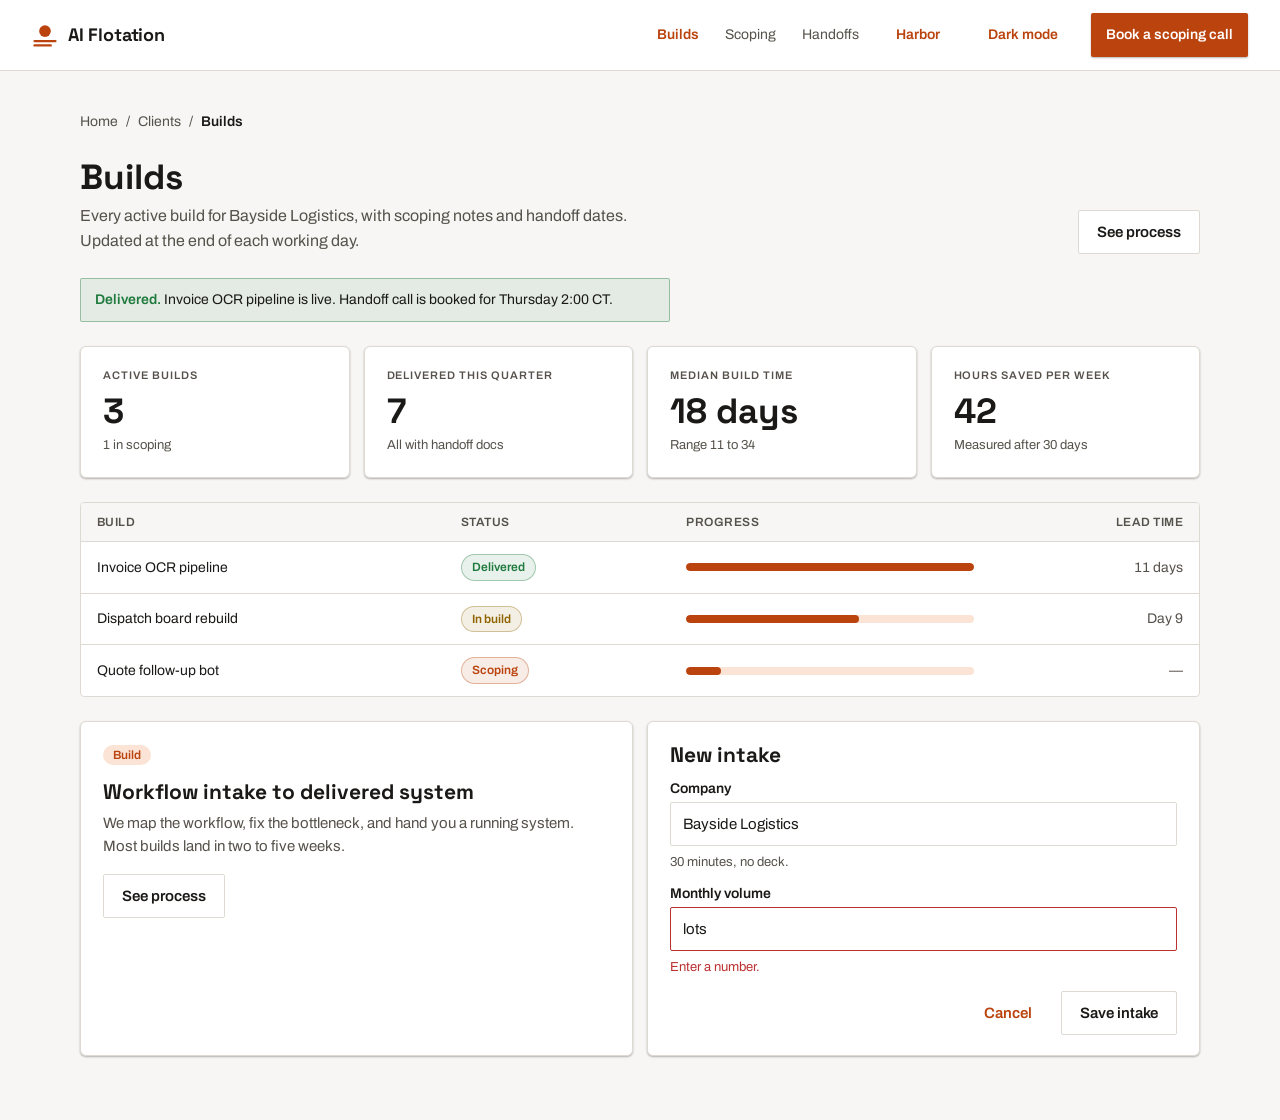
==== ui_kits/starter/index.html @ 891e6f9e "Unbundle the Claude Design export into the Colaberry-style layout Re-sync the AI Flotation design sy" ====
<!DOCTYPE html>
<html lang="en"><head>
<meta charset="utf-8">
<meta name="viewport" content="width=device-width,initial-scale=1">
<title>Builds — AI Flotation starter screen</title>
<link rel="icon" type="image/svg+xml" href="../../assets/ai-flotation-mark.svg">
<link rel="stylesheet" href="../../styles.css">
<style>
/* Starter screen — page chrome only. Everything visual comes from the tokens in styles.css; flip direction and mode from the nav and nothing here changes. */
.nav{display:flex;align-items:center;gap:16px;flex-wrap:wrap;padding:12px var(--page-padding);background:var(--bg-elevated);border-bottom:1px solid var(--line);position:sticky;top:0;z-index:10}
.lock{display:inline-flex;align-items:center;gap:10px;text-decoration:none;color:inherit;font-family:var(--font-heading);font-weight:var(--fw-heading);font-size:18px;letter-spacing:-0.01em}
.mark{width:26px;height:26px;background:var(--accent);-webkit-mask:url(../../assets/ai-flotation-mark.svg) center/contain no-repeat;mask:url(../../assets/ai-flotation-mark.svg) center/contain no-repeat;flex-shrink:0}
.links{display:flex;gap:18px;margin-left:auto;align-items:center;flex-wrap:wrap}
.links a{font-size:14px;color:var(--fg-muted);text-decoration:none;padding:12px 4px}
.links a.on{color:var(--accent);font-weight:600}
.links .b-btn{padding:8px 14px;font-size:14px}
.page{max-width:1120px;margin:0 auto;padding:clamp(20px,4vw,40px) var(--page-padding) 64px;display:flex;flex-direction:column;gap:24px}
.crumbs{display:flex;gap:8px;font-size:14px;color:var(--fg-muted)}
.crumbs b{color:var(--fg);font-weight:600}
.titlerow{display:flex;justify-content:space-between;align-items:flex-end;gap:16px;flex-wrap:wrap}
.titlerow p{margin:6px 0 0;color:var(--fg-muted);max-width:560px}
.kpis{display:grid;grid-template-columns:repeat(auto-fit,minmax(min(220px,100%),1fr));gap:14px}
.kpi small{display:block;font-size:11px;letter-spacing:0.09em;text-transform:uppercase;color:var(--fg-muted);font-weight:600}
.kpi strong{display:block;font-family:var(--font-heading);font-size:var(--fs-h2);line-height:1.2;margin-top:6px}
.kpi span{font-size:13px;color:var(--fg-muted)}
.twrap{background:var(--bg-elevated);border:1px solid var(--line);border-radius:calc(var(--radius) + 2px);overflow:hidden}
table{width:100%;border-collapse:collapse;font-size:14px}
th{text-align:left;padding:10px 16px;font-size:12px;font-weight:700;letter-spacing:0.04em;text-transform:uppercase;color:var(--fg-muted);background:var(--bg)}
td{padding:12px 16px;border-top:1px solid var(--line)}
td.num{text-align:right;font-variant-numeric:tabular-nums;color:var(--fg-muted)}
.pill{display:inline-flex;align-items:center;font-size:12px;font-weight:700;padding:3px 10px;border-radius:999px;background:color-mix(in srgb,var(--c) 10%,transparent);color:var(--c);border:1px solid color-mix(in srgb,var(--c) 35%,transparent)}
.ptrack{height:8px;border-radius:999px;background:var(--accent-soft);overflow:hidden;min-width:120px}
.pfill{height:100%;background:var(--accent);border-radius:999px}
.two{display:grid;grid-template-columns:repeat(auto-fit,minmax(min(320px,100%),1fr));gap:14px}
@media (max-width:640px){.hide-sm{display:none}}
</style>
</head>
<body>
<header class="nav">
  <a class="lock" href="../../index.html"><span class="mark"></span>AI Flotation</a>
  <nav class="links" aria-label="Primary">
    <a href="#" class="on">Builds</a><a href="#">Scoping</a><a href="#">Handoffs</a>
    <button class="b-btn b-btn--ghost" id="variant" type="button">Harbor</button>
    <button class="b-btn b-btn--ghost" id="theme" type="button">Dark mode</button>
    <button class="b-btn" type="button">Book a scoping call</button>
  </nav>
</header>
<main class="page b-enter">
  <div class="crumbs"><span>Home</span><span>/</span><span>Clients</span><span>/</span><b>Builds</b></div>
  <div class="titlerow">
    <div><h1 style="font-size:var(--fs-h2);margin:0">Builds</h1><p>Every active build for Bayside Logistics, with scoping notes and handoff dates. Updated at the end of each working day.</p></div>
    <button class="b-btn b-btn--secondary" type="button">See process</button>
  </div>

  <div class="b-alert b-alert--success" style="max-width:560px"><div><strong>Delivered.</strong> Invoice OCR pipeline is live. Handoff call is booked for Thursday 2:00 CT.</div></div>

  <section class="kpis" aria-label="Summary">
    <div class="b-card kpi"><small>Active builds</small><strong>3</strong><span>1 in scoping</span></div>
    <div class="b-card kpi"><small>Delivered this quarter</small><strong>7</strong><span>All with handoff docs</span></div>
    <div class="b-card kpi"><small>Median build time</small><strong>18 days</strong><span>Range 11 to 34</span></div>
    <div class="b-card kpi"><small>Hours saved per week</small><strong>42</strong><span>Measured after 30 days</span></div>
  </section>

  <section class="twrap" aria-label="Builds">
    <table>
      <thead><tr><th>Build</th><th>Status</th><th class="hide-sm">Progress</th><th style="text-align:right">Lead time</th></tr></thead>
      <tbody>
        <tr><td>Invoice OCR pipeline</td><td><span class="pill" style="--c:var(--success)">Delivered</span></td><td class="hide-sm"><div class="ptrack"><div class="pfill" style="width:100%"></div></div></td><td class="num">11 days</td></tr>
        <tr><td>Dispatch board rebuild</td><td><span class="pill" style="--c:var(--warning)">In build</span></td><td class="hide-sm"><div class="ptrack"><div class="pfill" style="width:60%"></div></div></td><td class="num">Day 9</td></tr>
        <tr><td>Quote follow-up bot</td><td><span class="pill" style="--c:var(--accent)">Scoping</span></td><td class="hide-sm"><div class="ptrack"><div class="pfill" style="width:12%"></div></div></td><td class="num">—</td></tr>
      </tbody>
    </table>
  </section>

  <section class="two">
    <div class="b-card">
      <span class="b-badge">Build</span>
      <h3 style="font-size:var(--fs-h4);margin:12px 0 0">Workflow intake to delivered system</h3>
      <p style="color:var(--fg-muted);font-size:15px;margin:8px 0 16px">We map the workflow, fix the bottleneck, and hand you a running system. Most builds land in two to five weeks.</p>
      <button class="b-btn b-btn--secondary" type="button">See process</button>
    </div>
    <form class="b-card" style="display:flex;flex-direction:column;gap:14px" onsubmit="return false">
      <h3 style="font-size:var(--fs-h4);margin:0">New intake</h3>
      <div class="b-field" style="max-width:none"><label for="company">Company</label><input id="company" class="b-input" value="Bayside Logistics"><div class="b-help">30 minutes, no deck.</div></div>
      <div class="b-field" style="max-width:none"><label for="volume">Monthly volume</label><input id="volume" class="b-input b-input--error" value="lots"><div class="b-error-text">Enter a number.</div></div>
      <div style="display:flex;gap:10px;justify-content:flex-end"><button class="b-btn b-btn--ghost" type="button">Cancel</button><button class="b-btn b-btn--secondary" type="submit">Save intake</button></div>
    </form>
  </section>
</main>
<script>
const root=document.documentElement, theme=document.getElementById('theme'), variant=document.getElementById('variant');
theme.addEventListener('click',()=>{ const dark=root.getAttribute('data-theme')!=='dark'; if(dark)root.setAttribute('data-theme','dark'); else root.removeAttribute('data-theme'); theme.textContent=dark?'Light mode':'Dark mode'; });
variant.addEventListener('click',()=>{ const harbor=root.getAttribute('data-variant')!=='harbor'; if(harbor)root.setAttribute('data-variant','harbor'); else root.removeAttribute('data-variant'); variant.textContent=harbor?'Forge':'Harbor'; });
</script>
</body></html>
---- styles.css ----
/* AI Flotation design system — global entry point. Link this one file. brandId: ai-flotation (Forge = ai-flotation-a on :root, Harbor = ai-flotation-b under [data-variant="harbor"])
   Order matters: fonts → tokens → base element styles → .b-* components. */
@import url('tokens/fonts.css');
@import url('tokens/colors.css');
@import url('tokens/typography.css');
@import url('tokens/spacing.css');
@import url('tokens/motion.css');
@import url('base/base.css');
@import url('base/components.css');
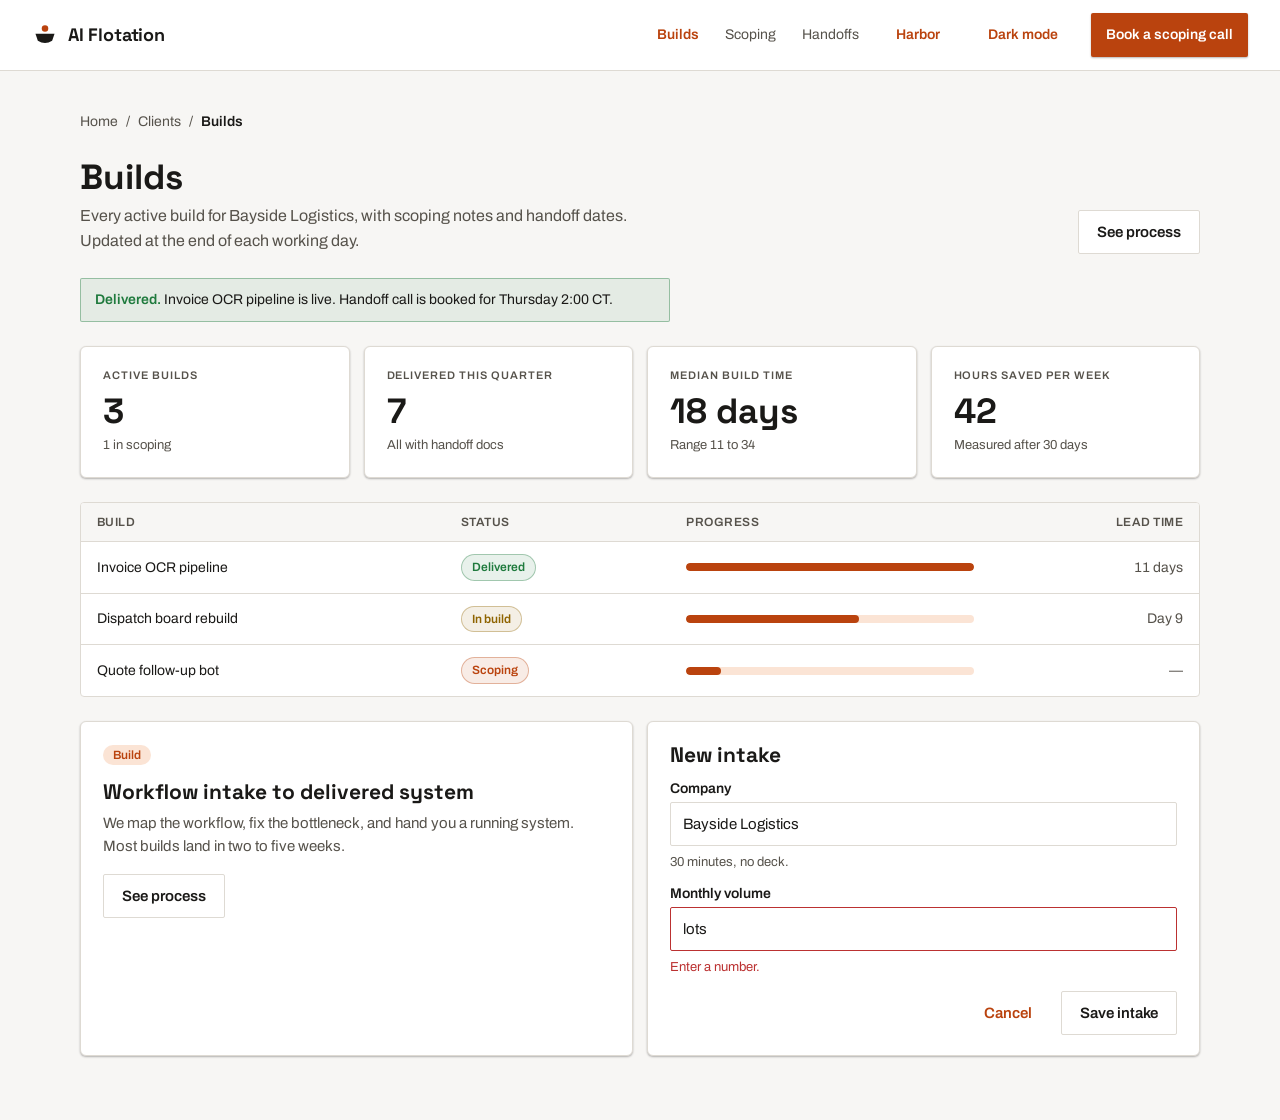
==== commit 6f5a2f69: "Re-sync from the 2026-09-17 Claude Design export: the Hull mark The project replaced the float-over-" ====
--- a/ui_kits/starter/index.html
+++ b/ui_kits/starter/index.html
@@ -3,13 +3,13 @@
 <meta charset="utf-8">
 <meta name="viewport" content="width=device-width,initial-scale=1">
 <title>Builds — AI Flotation starter screen</title>
-<link rel="icon" type="image/svg+xml" href="../../assets/ai-flotation-mark.svg">
+<link rel="icon" type="image/svg+xml" href="../../assets/favicon.svg">
 <link rel="stylesheet" href="../../styles.css">
 <style>
 /* Starter screen — page chrome only. Everything visual comes from the tokens in styles.css; flip direction and mode from the nav and nothing here changes. */
 .nav{display:flex;align-items:center;gap:16px;flex-wrap:wrap;padding:12px var(--page-padding);background:var(--bg-elevated);border-bottom:1px solid var(--line);position:sticky;top:0;z-index:10}
 .lock{display:inline-flex;align-items:center;gap:10px;text-decoration:none;color:inherit;font-family:var(--font-heading);font-weight:var(--fw-heading);font-size:18px;letter-spacing:-0.01em}
-.mark{width:26px;height:26px;background:var(--accent);-webkit-mask:url(../../assets/ai-flotation-mark.svg) center/contain no-repeat;mask:url(../../assets/ai-flotation-mark.svg) center/contain no-repeat;flex-shrink:0}
+.mark{width:26px;height:26px;display:block;flex-shrink:0} /* the Hull mark inline: hull in --fg, float in --accent, so both directions and both modes recolor it */
 .links{display:flex;gap:18px;margin-left:auto;align-items:center;flex-wrap:wrap}
 .links a{font-size:14px;color:var(--fg-muted);text-decoration:none;padding:12px 4px}
 .links a.on{color:var(--accent);font-weight:600}
@@ -37,7 +37,7 @@
 </head>
 <body>
 <header class="nav">
-  <a class="lock" href="../../index.html"><span class="mark"></span>AI Flotation</a>
+  <a class="lock" href="../../index.html"><svg class="mark" viewBox="0 0 120 120" aria-hidden="true"><path d="M16 54 H104 L93 86 A60 60 0 0 1 27 86 Z" fill="var(--fg)"/><path d="M45 30 A15 15 0 1 0 75 30 A15 15 0 1 0 45 30 Z" fill="var(--accent)"/></svg>AI Flotation</a>
   <nav class="links" aria-label="Primary">
     <a href="#" class="on">Builds</a><a href="#">Scoping</a><a href="#">Handoffs</a>
     <button class="b-btn b-btn--ghost" id="variant" type="button">Harbor</button>
